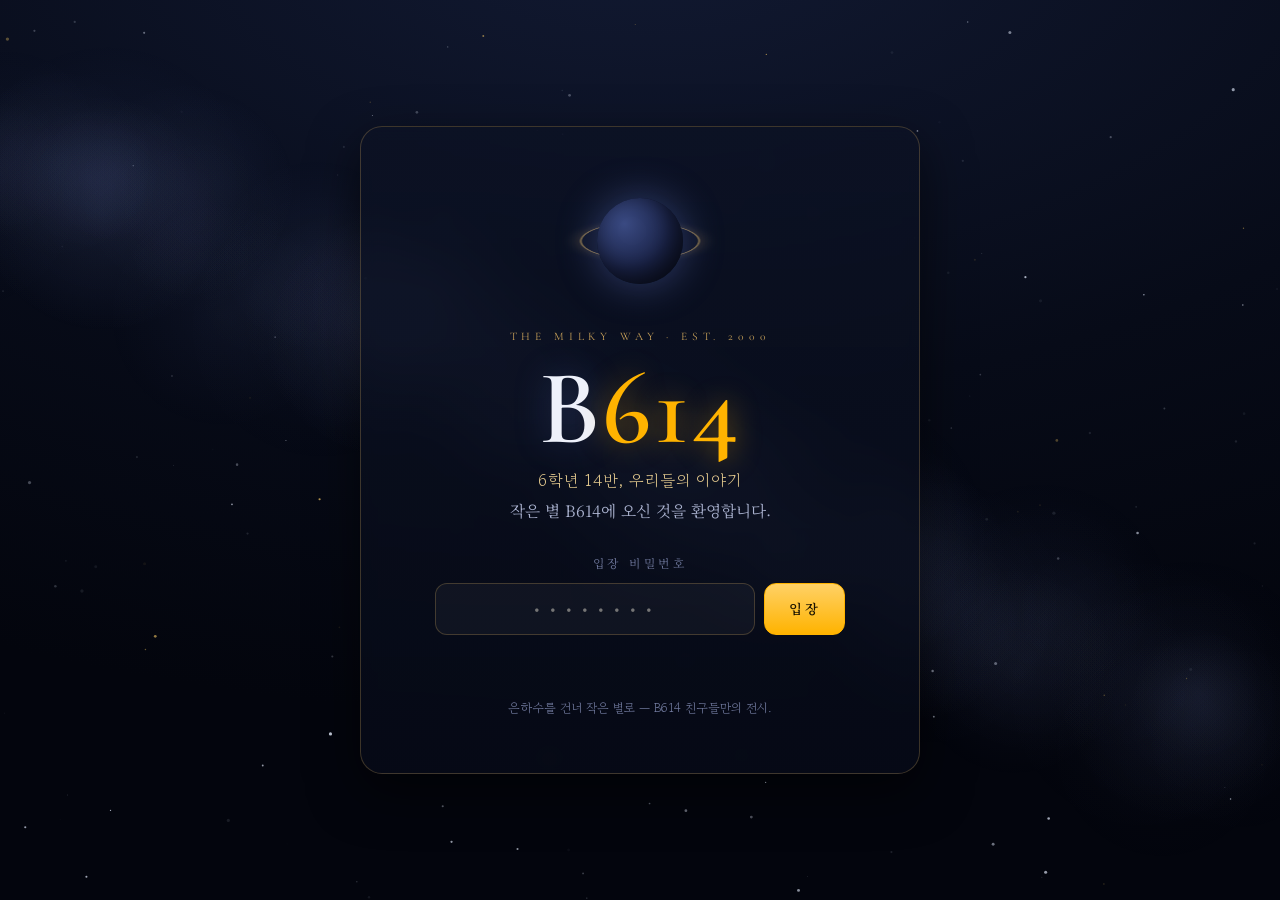
==== bridge.html @ b43a75d9 "B614 갤러리 최초 배포" ====
<!DOCTYPE html>
<html lang="ko">
<head>
  <meta charset="UTF-8" />
  <meta name="viewport" content="width=device-width, initial-scale=1.0" />
  <meta name="robots" content="noindex,nofollow" />
  <title>상영관 · B614</title>
  <link rel="preconnect" href="https://fonts.googleapis.com" />
  <link rel="preconnect" href="https://fonts.gstatic.com" crossorigin />
  <link href="https://fonts.googleapis.com/css2?family=Nanum+Myeongjo:wght@400;700;800&family=Cormorant+Garamond:wght@500;600&display=swap" rel="stylesheet" />
  <link rel="stylesheet" href="css/style.css" />
  <link rel="stylesheet" href="css/bridge.css" />
</head>
<body class="bridge-body">
  <main class="cinema" id="cinema" aria-label="B614 상영관">
    <!-- 벽 조명 -->
    <span class="sconce sconce-l" aria-hidden="true"></span>
    <span class="sconce sconce-r" aria-hidden="true"></span>

    <!-- 무대 -->
    <div class="stage">
      <div class="valance" aria-hidden="true"></div>
      <div class="curtain curtain-l" aria-hidden="true"></div>
      <div class="curtain curtain-r" aria-hidden="true"></div>

      <div class="screen-frame">
        <div class="screen" id="screen">
          <!-- 로딩 -->
          <div class="reel-loader" id="reelLoader">
            <div class="reel-spin" aria-hidden="true"></div>
            <p>필름을 거는 중…</p>
          </div>

          <!-- 카운트다운 리더 -->
          <div class="leader hidden" id="leader" aria-hidden="true">
            <div class="leader-sweep"></div>
            <div class="leader-cross"></div>
            <div class="leader-ring"></div>
            <span class="leader-num" id="leaderNum">5</span>
          </div>

          <!-- 타이틀 카드 -->
          <div class="film-card hidden" id="titleCard">
            <p class="fc-kicker">B614 PICTURES 上映</p>
            <h1 class="fc-title">B614</h1>
            <p class="fc-sub">The Milky Way</p>
            <p class="fc-line">6학년 14반, 우리들의 이야기</p>
          </div>

          <!-- 사진 몽타주 -->
          <div class="montage hidden" id="montage">
            <img class="montage-img" id="imgA" alt="" />
            <img class="montage-img" id="imgB" alt="" />
            <span class="montage-year" id="montageYear"></span>
          </div>

          <!-- 종료 카드 -->
          <div class="film-card hidden" id="endCard">
            <p class="fc-line">곧, 우리들의 이야기로</p>
            <h2 class="fc-end">입장합니다</h2>
          </div>

          <!-- 필름 질감 오버레이 -->
          <div class="grain" aria-hidden="true"></div>
          <div class="vignette" aria-hidden="true"></div>
          <div class="gate-flicker" aria-hidden="true"></div>
        </div>
      </div>

      <div class="stage-glow" aria-hidden="true"></div>
    </div>

    <!-- 영사 광선 -->
    <div class="beam" aria-hidden="true"><span class="dust"></span></div>

    <!-- 객석 -->
    <div class="seating" id="seating" aria-hidden="true"></div>

    <button class="skip-btn" id="skipBtn" type="button">건너뛰기 ▸</button>
  </main>

  <script src="js/auth.js"></script>
  <script src="js/bridge.js"></script>
</body>
</html>
---- css/style.css ----
/* ============================================================
   B614 — The Milky Way  /  gallery stylesheet
   딥네이비 미술관 + 골드 액자 + 코닥 옐로우 포인트 + 은하수
   ============================================================ */

:root{
  --navy-0:#070b18;     /* 가장 깊은 밤 */
  --navy-1:#0c1224;
  --navy-2:#121a33;
  --navy-3:#1b2748;
  --wall:#10162b;       /* 전시실 벽 */
  --wall-2:#0a0f1f;
  --gold:#c9a25a;
  --gold-soft:#e3c98e;
  --gold-deep:#9a7836;
  --kodak:#ffb300;      /* 코닥 옐로우 */
  --kodak-soft:#ffd166;
  --ink:#eef1fb;
  --ink-dim:#aab2cf;
  --ink-faint:#6f789c;
  --line:rgba(201,162,90,.28);
  --shadow:0 18px 50px rgba(0,0,0,.55);
  --serif:"Noto Serif KR","Gowun Batang",serif;
  --batang:"Gowun Batang",serif;
  --display:"Cormorant Garamond",serif;
}

*{box-sizing:border-box;margin:0;padding:0}
html,body{height:100%}
body{
  font-family:var(--serif);
  color:var(--ink);
  background:radial-gradient(120% 90% at 50% -10%, var(--navy-2) 0%, var(--navy-0) 60%, #03050d 100%);
  -webkit-font-smoothing:antialiased;
  overflow-x:hidden;
  line-height:1.7;
}
a{color:inherit;text-decoration:none}
img{display:block;max-width:100%}
::selection{background:var(--kodak);color:#1a1300}

#starfield{position:fixed;inset:0;z-index:0;width:100%;height:100%;display:block}

.kicker{
  font-family:var(--display);
  letter-spacing:.42em;
  text-transform:uppercase;
  font-size:.72rem;
  color:var(--gold);
  margin-bottom:.9rem;
}

/* ---- 공통 버튼 ---- */
.enter-btn{
  display:inline-block;
  font-family:var(--serif);
  font-weight:600;
  letter-spacing:.18em;
  padding:.78em 2.4em;
  border:1px solid var(--gold);
  border-radius:999px;
  color:var(--gold-soft);
  background:linear-gradient(180deg, rgba(201,162,90,.12), rgba(201,162,90,.02));
  cursor:pointer;
  transition:.35s cubic-bezier(.2,.7,.2,1);
}
.enter-btn:hover{
  color:#1a1300;
  background:linear-gradient(180deg,var(--kodak-soft),var(--kodak));
  border-color:var(--kodak);
  box-shadow:0 0 28px rgba(255,179,0,.35);
}
.ghost-link{
  color:var(--ink-faint);font-family:var(--display);
  letter-spacing:.25em;font-size:.85rem;
}
.ghost-link:hover{color:var(--gold-soft)}

/* ---- 행성/소행성 모티프 ---- */
.planet{position:relative;width:120px;height:120px;margin:0 auto 1.6rem;animation:float 7s ease-in-out infinite}
.planet.small{width:84px;height:84px}
.planet-body{
  position:absolute;inset:14%;border-radius:50%;
  background:radial-gradient(circle at 32% 30%, #3a4a82, #1a2348 55%, #0c1124 100%);
  box-shadow:0 0 40px rgba(120,150,255,.35), inset -8px -10px 22px rgba(0,0,0,.55);
}
.planet-ring{
  position:absolute;inset:0;border-radius:50%;
  border:2px solid rgba(201,162,90,.55);
  transform:rotateX(72deg) rotate(18deg);
  box-shadow:0 0 18px rgba(201,162,90,.25);
}
@keyframes float{0%,100%{transform:translateY(0)}50%{transform:translateY(-12px)}}

/* ============================================================
   인트로 / 게이트
   ============================================================ */
.page-intro,.page-lobby,.page-exit{position:relative;z-index:1;min-height:100%}
.intro-wrap{
  position:relative;z-index:1;min-height:100vh;min-height:100dvh;
  display:flex;align-items:center;justify-content:center;padding:6vh 1.2rem;
}
.intro-card{
  width:min(560px,100%);text-align:center;
  background:linear-gradient(180deg, rgba(12,18,36,.72), rgba(7,11,24,.82));
  border:1px solid var(--line);
  border-radius:22px;
  padding:clamp(2rem,6vw,3.4rem) clamp(1.4rem,5vw,2.8rem);
  box-shadow:var(--shadow);
  backdrop-filter:blur(7px);
  animation:rise .9s cubic-bezier(.2,.7,.2,1) both;
}
@keyframes rise{from{opacity:0;transform:translateY(26px)}to{opacity:1;transform:none}}

.logo{
  font-family:var(--display);
  font-size:clamp(4rem,17vw,6.6rem);
  line-height:.9;font-weight:600;letter-spacing:.02em;
  color:var(--ink);
  text-shadow:0 0 36px rgba(120,150,255,.25);
}
.logo-num{color:var(--kodak);text-shadow:0 0 30px rgba(255,179,0,.45)}
.tagline{font-family:var(--batang);color:var(--gold-soft);margin:.7rem 0 .2rem;letter-spacing:.05em}
.intro-text{color:var(--ink-dim);font-size:.98rem;margin-bottom:1.8rem}

.gate{margin-top:1.4rem}
.gate-label{display:block;font-size:.74rem;letter-spacing:.3em;color:var(--ink-faint);text-transform:uppercase;margin-bottom:.6rem}
.gate-row{display:flex;gap:.6rem;justify-content:center;flex-wrap:wrap}
#pw{
  flex:1;min-width:0;max-width:320px;
  font-family:var(--serif);font-size:1.05rem;letter-spacing:.18em;text-align:center;
  padding:.8em 1em;color:var(--ink);
  background:rgba(255,255,255,.04);
  border:1px solid var(--line);border-radius:12px;outline:none;
  transition:.3s;
}
#pw:focus{border-color:var(--kodak);box-shadow:0 0 0 3px rgba(255,179,0,.15)}
.gate-btn{
  font-family:var(--serif);font-weight:600;letter-spacing:.18em;
  padding:.8em 1.8em;border-radius:12px;cursor:pointer;
  color:#1a1300;border:1px solid var(--kodak);
  background:linear-gradient(180deg,var(--kodak-soft),var(--kodak));
  transition:.3s;
}
.gate-btn:hover{box-shadow:0 0 24px rgba(255,179,0,.4)}
.gate-msg{min-height:1.4em;margin-top:1rem;font-size:.92rem;color:var(--ink-dim);font-family:var(--batang)}
.gate-msg.error{color:#ff9a8b}
.gate-msg.ok{color:var(--kodak-soft)}
.hint{margin-top:1.6rem;font-size:.78rem;color:var(--ink-faint);font-family:var(--batang)}

.shake{animation:shake .5s}
@keyframes shake{
  0%,100%{transform:translateX(0)}
  15%,55%{transform:translateX(-9px)}
  35%,75%{transform:translateX(9px)}
}
.fade-out{animation:fadeOut .7s forwards}
@keyframes fadeOut{to{opacity:0;transform:scale(1.04);filter:blur(3px)}}

/* ============================================================
   로비
   ============================================================ */
.lobby-head{position:relative;z-index:1;text-align:center;padding:8vh 1.2rem 2vh}
.lobby-title{font-family:var(--display);font-size:clamp(2rem,7vw,3.4rem);font-weight:600;letter-spacing:.04em}
.lobby-sub{font-family:var(--batang);color:var(--gold-soft);margin-top:.5rem}
.lobby-guide{color:var(--ink-dim);font-size:.92rem;margin-top:1rem;font-family:var(--batang)}

.lobby-main{position:relative;z-index:1;max-width:1100px;margin:0 auto;padding:2vh 1.2rem 10vh}
.timeline{position:relative;height:1px;margin:1.5rem auto 3rem;max-width:760px}
.timeline-line{position:absolute;inset:0;background:linear-gradient(90deg,transparent,var(--gold),transparent);opacity:.5}

.doors{
  display:grid;gap:1.4rem;
  grid-template-columns:repeat(auto-fit,minmax(230px,1fr));
}
.door{
  position:relative;display:block;cursor:pointer;text-align:left;z-index:1;
  border:1px solid var(--line);border-radius:16px;overflow:hidden;
  background:linear-gradient(180deg, rgba(27,39,72,.55), rgba(10,15,31,.75));
  padding:0;min-height:300px;
  transition:transform .45s cubic-bezier(.2,.7,.2,1), border-color .45s, box-shadow .45s;
  transform-origin:center;
  animation:rise .8s backwards;
}
.door:hover,.door:focus-visible{
  transform:translateY(-12px) scale(1.22);z-index:5;
  border-color:var(--gold);
  box-shadow:0 30px 70px rgba(0,0,0,.6), 0 0 0 1px rgba(201,162,90,.35), 0 0 44px rgba(255,209,102,.2);
}
.door:focus-visible{outline:2px solid var(--kodak);outline-offset:3px}
.door-frame{
  position:relative;height:170px;margin:14px 14px 0;border-radius:10px;overflow:hidden;
  background:#05070f;border:1px solid rgba(201,162,90,.25);
}
.door-frame::after{ /* 스포트라이트 */
  content:"";position:absolute;inset:0;
  background:radial-gradient(120% 80% at 50% 0%, rgba(255,209,102,.16), transparent 60%);
  pointer-events:none;
}
.door-frame img{width:100%;height:100%;object-fit:cover;opacity:.9;transition:.6s}
.door:hover .door-frame img{opacity:1}
.door-frame.empty{display:flex;align-items:center;justify-content:center;color:var(--ink-faint);font-family:var(--display);letter-spacing:.2em}
.door-body{padding:1rem 1.2rem 1.4rem}
.door-no{font-family:var(--display);color:var(--gold);letter-spacing:.3em;font-size:.74rem}
.door-title{font-size:1.18rem;font-weight:600;margin:.35rem 0 .25rem;line-height:1.35}
.door-period{color:var(--ink-faint);font-family:var(--display);letter-spacing:.18em;font-size:.85rem}
.door-meta{margin-top:.7rem;color:var(--ink-dim);font-size:.82rem;font-family:var(--batang)}
.door-cta{margin-top:.9rem;color:var(--gold-soft);font-size:.82rem;letter-spacing:.15em}
.door:hover .door-cta{color:var(--kodak-soft)}

.lobby-foot{text-align:center;margin-top:3.5rem}

/* ============================================================
   전시실
   ============================================================ */
.page-room{background:var(--wall-2)}
.room-bg{
  position:fixed;inset:0;z-index:0;
  background:
    radial-gradient(80% 60% at 50% -5%, rgba(255,209,102,.05), transparent 55%),
    linear-gradient(180deg, var(--wall) 0%, var(--wall-2) 70%, #05070f 100%);
}
.room-bg::after{ /* 바닥 라인 */
  content:"";position:absolute;left:0;right:0;bottom:0;height:34vh;
  background:linear-gradient(180deg, transparent, rgba(0,0,0,.5));
  border-top:1px solid rgba(201,162,90,.08);
}

.room-head{
  position:sticky;top:0;z-index:5;
  display:flex;align-items:center;justify-content:space-between;gap:1rem;
  padding:.9rem clamp(1rem,4vw,2rem);
  background:linear-gradient(180deg, rgba(7,11,24,.92), rgba(7,11,24,.45));
  backdrop-filter:blur(6px);
  border-bottom:1px solid var(--line);
}
.back-link{color:var(--ink-dim);font-family:var(--display);letter-spacing:.15em;font-size:.9rem;white-space:nowrap}
.back-link:hover{color:var(--gold-soft)}
.room-head-mid{text-align:center;flex:1;min-width:0}
.room-kicker{font-family:var(--display);color:var(--gold);letter-spacing:.3em;font-size:.7rem}
.room-title{font-size:clamp(1.05rem,3.4vw,1.5rem);font-weight:600;line-height:1.3;
  overflow:hidden;text-overflow:ellipsis;white-space:nowrap}
.room-count{color:var(--ink-faint);font-family:var(--display);letter-spacing:.12em;font-size:.82rem;white-space:nowrap}

/* 방 진입 내레이션 */
.room-intro-overlay{
  position:fixed;inset:0;z-index:30;display:flex;align-items:center;justify-content:center;
  padding:2rem 1.4rem;text-align:center;
  background:radial-gradient(80% 70% at 50% 40%, rgba(12,18,36,.92), rgba(3,5,13,.97));
  transition:opacity .8s, visibility .8s;
}
.room-intro-overlay.hidden{opacity:0;visibility:hidden;pointer-events:none}
.room-intro-inner{max-width:620px;animation:rise 1s both}
.room-intro-kicker{font-family:var(--display);color:var(--gold);letter-spacing:.35em;font-size:.8rem;margin-bottom:1rem}
.room-intro-title{font-size:clamp(1.6rem,6vw,2.6rem);font-weight:600;margin-bottom:1.4rem;line-height:1.3}
.room-intro-text{font-family:var(--batang);color:var(--ink-dim);font-size:1.05rem;line-height:1.9;margin-bottom:2.2rem;white-space:pre-line}

/* 전시 갤러리 (가로 스크롤 레일) */
.gallery{
  position:relative;z-index:1;
  display:flex;gap:clamp(1.4rem,5vw,3.4rem);
  overflow-x:auto;overflow-y:hidden;
  scroll-snap-type:x mandatory;
  padding:clamp(2rem,6vh,4rem) clamp(1.2rem,8vw,6rem) 5rem;
  min-height:calc(100vh - 60px);
  align-items:center;
  -webkit-overflow-scrolling:touch;
  scrollbar-width:thin;scrollbar-color:var(--gold-deep) transparent;
}
.gallery::-webkit-scrollbar{height:8px}
.gallery::-webkit-scrollbar-thumb{background:var(--gold-deep);border-radius:8px}

.exhibit{
  scroll-snap-align:center;flex:0 0 auto;
  width:min(82vw,460px);text-align:center;
  animation:rise .9s both;
}
/* 액자 */
.frame{
  position:relative;display:inline-block;cursor:pointer;
  padding:clamp(10px,2.5vw,18px);
  background:linear-gradient(145deg,#2a2038,#15101f);
  border:2px solid var(--gold);
  border-radius:4px;
  box-shadow:
    0 0 0 6px rgba(201,162,90,.12),
    0 26px 60px rgba(0,0,0,.6),
    inset 0 0 0 1px rgba(255,255,255,.06);
  transition:.45s cubic-bezier(.2,.7,.2,1);
}
.frame::before{ /* 스포트라이트 */
  content:"";position:absolute;left:50%;top:-46%;width:160%;height:120%;
  transform:translateX(-50%);pointer-events:none;
  background:radial-gradient(50% 60% at 50% 0%, rgba(255,209,102,.22), transparent 70%);
}
.frame:hover{transform:translateY(-8px) scale(1.012)}
.frame:hover .frame-mat{box-shadow:inset 0 0 40px rgba(255,179,0,.18)}
.frame:focus-visible{outline:2px solid var(--kodak);outline-offset:6px}
.frame-mat{
  position:relative;background:#0a0c14;border:1px solid rgba(0,0,0,.6);overflow:hidden;
  box-shadow:inset 0 2px 12px rgba(0,0,0,.7);
}
.frame-mat img{width:100%;height:auto;display:block;min-height:120px;background:#0a0c14}
.frame-mat .ph-fallback{
  display:flex;align-items:center;justify-content:center;
  aspect-ratio:4/3;color:var(--ink-faint);font-family:var(--display);letter-spacing:.2em;
  background:repeating-linear-gradient(45deg,#0d1020,#0d1020 12px,#0a0c14 12px,#0a0c14 24px);
}
.frame-mat .quote-card{
  width:min(72vw,360px);aspect-ratio:4/3;box-sizing:border-box;
  display:flex;flex-direction:column;justify-content:center;align-items:center;gap:.8rem;
  padding:clamp(1.1rem,3.5vw,2rem);text-align:center;
  background:radial-gradient(120% 100% at 50% 0%, #1b1530, #0a0c14 72%);
}
.quote-card .quote-mark{
  font-family:var(--display);color:var(--gold);font-size:2.6rem;line-height:.2;opacity:.7;
}
.quote-card .quote-text{
  font-family:var(--batang);color:var(--ink);
  font-size:clamp(.95rem,2.6vw,1.1rem);line-height:1.75;word-break:keep-all;
}
.quote-card .quote-by{
  font-family:var(--display);color:var(--gold-soft);letter-spacing:.32em;font-size:.7rem;
}
.frame-count{
  position:absolute;right:14px;bottom:14px;z-index:2;
  font-family:var(--display);font-size:.72rem;letter-spacing:.1em;
  color:#1a1300;background:var(--kodak);padding:.15em .6em;border-radius:999px;
}

/* 캡션 패널 (액자 라벨) */
.label{
  margin:1.3rem auto 0;max-width:380px;
  border-top:1px solid var(--line);padding-top:1rem;
}
.label-date{font-family:var(--display);color:var(--gold);letter-spacing:.22em;font-size:.82rem}
.label-title{font-size:1.18rem;font-weight:600;margin:.3rem 0}
.label-place{color:var(--ink-faint);font-size:.82rem;font-family:var(--batang);margin-bottom:.5rem}
.label-cap{color:var(--ink-dim);font-size:.92rem;font-family:var(--batang)}
.label-more{margin-top:.7rem;color:var(--gold-soft);font-size:.78rem;letter-spacing:.12em}

.exhibit.end-card{width:min(82vw,420px);text-align:center}
.end-card .end-inner{
  border:1px solid var(--line);border-radius:18px;padding:2.6rem 1.6rem;
  background:linear-gradient(180deg, rgba(27,39,72,.4), rgba(10,15,31,.6));
}
.end-card h3{font-family:var(--display);font-size:1.8rem;font-weight:600;margin-bottom:.6rem}
.end-card p{color:var(--ink-dim);font-family:var(--batang);margin-bottom:1.6rem}

.gallery-empty{margin:auto;text-align:center;color:var(--ink-faint);font-family:var(--batang)}

/* 방 하단 이동 */
.room-foot{
  position:fixed;bottom:0;left:0;right:0;z-index:5;
  display:flex;align-items:center;justify-content:space-between;gap:.6rem;
  padding:.7rem clamp(1rem,4vw,2rem);
  background:linear-gradient(0deg, rgba(7,11,24,.95), rgba(7,11,24,.3));
  border-top:1px solid var(--line);backdrop-filter:blur(6px);
}
.room-move{
  font-family:var(--display);letter-spacing:.15em;font-size:.85rem;color:var(--ink-dim);
  cursor:pointer;background:none;border:none;padding:.5em .4em;transition:.3s;
}
.room-move:hover{color:var(--gold-soft)}
.room-move.disabled{opacity:.25;pointer-events:none}
.room-move.to-lobby{color:var(--gold)}

/* ============================================================
   라이트박스
   ============================================================ */
.lightbox{
  position:fixed;inset:0;z-index:50;display:none;
  background:rgba(3,5,13,.96);
  flex-direction:column;
}
.lightbox.open{display:flex;animation:fade .35s}
@keyframes fade{from{opacity:0}to{opacity:1}}
.lb-close{
  position:absolute;top:1rem;right:1.2rem;z-index:3;
  width:46px;height:46px;border-radius:50%;cursor:pointer;
  font-size:1.6rem;line-height:1;color:var(--ink);
  background:rgba(255,255,255,.06);border:1px solid var(--line);transition:.3s;
}
.lb-close:hover{background:var(--kodak);color:#1a1300;border-color:var(--kodak)}
.lb-nav{
  position:absolute;top:38%;z-index:3;width:52px;height:52px;border-radius:50%;
  font-size:1.8rem;cursor:pointer;color:var(--ink-dim);
  background:rgba(255,255,255,.04);border:1px solid var(--line);transition:.3s;
}
.lb-nav:hover{color:var(--gold-soft);border-color:var(--gold)}
.lb-prev{left:1rem}.lb-next{right:1rem}
.lb-nav.disabled{opacity:.2;pointer-events:none}

.lb-stage{
  flex:1;overflow:hidden;display:flex;flex-direction:row;align-items:center;justify-content:center;
  padding:4.5rem clamp(1.4rem,5vw,4rem) 3rem;gap:clamp(1.8rem,4vw,3.4rem);
}
.lb-imgs{
  position:relative;
  flex:0 0 auto;width:52%;max-width:620px;min-width:300px;height:86vh;overflow:hidden;
  display:flex;flex-direction:column;gap:1rem;justify-content:center;align-items:center;
}
.lb-zoom{
  position:absolute;inset:0;z-index:6;display:none;
  align-items:center;justify-content:center;background:rgba(3,5,13,.97);
}
.lb-zoom.show{display:flex;animation:fade .2s}
.lb-zoom img{
  max-width:100%;max-height:86vh;width:auto;height:auto;
  border:8px solid #1a1426;border-radius:3px;box-shadow:0 20px 50px rgba(0,0,0,.6);
}
.lb-imgs > img{
  max-height:var(--ih,74vh);max-width:100%;width:auto;height:auto;
  border:8px solid #1a1426;border-radius:3px;
  box-shadow:0 20px 50px rgba(0,0,0,.6);background:#0a0c14;
}
.lb-imgs .ph-fallback{
  width:min(40vw,420px);aspect-ratio:4/3;display:flex;align-items:center;justify-content:center;
  color:var(--ink-faint);font-family:var(--display);letter-spacing:.2em;
  border:8px solid #1a1426;border-radius:3px;
  background:repeating-linear-gradient(45deg,#0d1020,#0d1020 12px,#0a0c14 12px,#0a0c14 24px);
}
.lb-info{
  position:relative;
  flex:1 1 0;min-width:0;max-width:560px;max-height:84vh;overflow-y:auto;
  text-align:left;animation:rise .6s both;
  scrollbar-width:none;-ms-overflow-style:none;
}
.lb-info::-webkit-scrollbar{width:0;height:0;display:none}
.lb-info.has-more::after{
  content:"";position:sticky;bottom:0;left:0;right:0;display:block;
  height:64px;margin-top:-64px;pointer-events:none;transition:opacity .3s;
  background:linear-gradient(to top, rgba(3,5,13,.98), rgba(3,5,13,0));
}
.lb-info.has-more.at-bottom::after{opacity:0}
.lb-date{font-family:var(--display);color:var(--gold);letter-spacing:.25em;font-size:.85rem}
.lb-title{font-size:1.7rem;font-weight:600;margin:.4rem 0}
.lb-place{color:var(--ink-faint);font-family:var(--batang);margin-bottom:1.2rem;font-size:.9rem}
.lb-story{
  color:var(--ink-dim);font-family:var(--batang);font-size:1.04rem;line-height:2;
  text-align:left;white-space:pre-line;
  border-top:1px solid var(--line);padding-top:1.4rem;
}
.lb-speakers{margin-top:1.4rem;display:flex;gap:.5rem;justify-content:center;flex-wrap:wrap}
.lb-speaker{
  font-family:var(--display);font-size:.78rem;letter-spacing:.1em;
  color:var(--gold-soft);border:1px solid var(--line);border-radius:999px;padding:.2em .8em;
}

/* ============================================================
   출구
   ============================================================ */
.exit-wrap{
  position:relative;z-index:1;min-height:100vh;min-height:100dvh;
  display:flex;flex-direction:column;align-items:center;justify-content:center;
  text-align:center;padding:8vh 1.4rem;gap:.4rem;
}
.exit-title{font-family:var(--display);font-size:clamp(2.4rem,9vw,4rem);font-weight:600;line-height:1.2;margin:.4rem 0}
.exit-text{color:var(--ink-dim);font-family:var(--batang);margin:1rem 0 1.6rem;line-height:2}
.exit-pub{color:var(--ink-faint);font-family:var(--display);letter-spacing:.2em;font-size:.85rem;margin-bottom:2rem}

.fade-in{animation:rise 1s both}

/* ============================================================
   반응형
   ============================================================ */
@media (max-width:760px){
  .lb-stage{flex-direction:column;align-items:center;overflow-y:auto}
  .lb-imgs{width:100%;max-width:100%;min-width:0;height:auto;max-height:none}
  .lb-info{max-width:100%;max-height:none;text-align:center}
  .lb-info.has-more::after{display:none}
}
@media (max-width:560px){
  .gate-row{flex-direction:column}
  #pw{max-width:none}
  .gate-btn{width:100%}
  .doors{grid-template-columns:1fr}
  .room-count{display:none}
  .lb-nav{top:auto;bottom:1rem;width:46px;height:46px}
  .room-title{font-size:1.02rem}
}
@media (prefers-reduced-motion:reduce){
  *{animation:none!important;transition:none!important}
}
---- css/bridge.css ----
/* ============================================================
   B614 상영관 (브리지) — 영화관 인테리어
   ============================================================ */
.bridge-body{
  margin:0;background:#03040a;color:var(--ink,#eae6df);
  overflow:hidden;height:100vh;
}
.cinema{
  position:fixed;inset:0;overflow:hidden;
  background:
    radial-gradient(140% 90% at 50% 8%, #15182a 0%, #0a0c18 38%, #05060e 70%, #03040a 100%);
}
.cinema.fade-out{animation:cinema-out 1s forwards}
@keyframes cinema-out{to{opacity:0}}

/* 벽 조명(스콘스) */
.sconce{
  position:absolute;top:30%;width:14vw;height:46vh;z-index:1;pointer-events:none;filter:blur(34px);
  background:radial-gradient(closest-side, rgba(255,176,92,.22), transparent 70%);
}
.sconce-l{left:-4vw}
.sconce-r{right:-4vw}

/* ---------- 무대 ---------- */
.stage{
  position:absolute;top:0;left:0;right:0;height:76vh;z-index:3;
  display:flex;align-items:center;justify-content:center;
}

/* 상단 밸런스(주름 장식) */
.valance{
  position:absolute;top:0;left:0;right:0;height:13vh;z-index:4;
  background:
    linear-gradient(180deg,#6a1318,#480c10 70%,#34080b);
  box-shadow:0 8px 30px rgba(0,0,0,.6), inset 0 -6px 16px rgba(0,0,0,.5);
  -webkit-mask:radial-gradient(22px 26px at 22px 100%, transparent 96%, #000 0) repeat-x;
  mask:radial-gradient(22px 26px at 22px 100%, transparent 96%, #000 0) repeat-x;
  -webkit-mask-size:44px 100%;mask-size:44px 100%;
}
.valance::after{ /* 술 장식 라인 */
  content:"";position:absolute;left:0;right:0;bottom:0;height:3px;
  background:linear-gradient(90deg, transparent, var(--gold,#c9a25a), transparent);opacity:.5;
}

/* 양옆 벨벳 커튼 */
.curtain{
  position:absolute;top:0;bottom:0;width:20vw;z-index:4;pointer-events:none;
  background-image:repeating-linear-gradient(90deg,
    #5a0f13 0, #7a181d 12px, #45090d 26px, #5a0f13 40px);
  background-size:44px 100%;
  box-shadow:inset 0 0 60px rgba(0,0,0,.6);
}
.curtain-l{left:0;border-right:1px solid rgba(0,0,0,.4);
  -webkit-mask:linear-gradient(90deg,#000 60%,transparent);mask:linear-gradient(90deg,#000 60%,transparent)}
.curtain-r{right:0;border-left:1px solid rgba(0,0,0,.4);
  -webkit-mask:linear-gradient(270deg,#000 60%,transparent);mask:linear-gradient(270deg,#000 60%,transparent)}

/* 스크린 프레임 */
.screen-frame{
  position:relative;z-index:3;margin-top:4vh;
  padding:12px;border-radius:6px;
  background:linear-gradient(180deg,#15151c,#070709);
  box-shadow:
    0 0 0 2px #2a2a36,
    0 0 0 12px #08080d,
    0 30px 90px rgba(0,0,0,.7);
}
.screen{
  position:relative;overflow:hidden;
  width:min(64vw,1000px);aspect-ratio:16/9;
  background:#000;border-radius:3px;
  box-shadow:
    inset 0 0 70px rgba(0,0,0,.8),
    0 0 90px 18px rgba(190,205,255,.16);
}
.screen .hidden{opacity:0!important;visibility:hidden!important;pointer-events:none}

/* 스크린 빛이 무대로 번지는 효과 */
.stage-glow{
  position:absolute;top:8vh;left:50%;transform:translateX(-50%);
  width:70vw;height:60vh;z-index:2;pointer-events:none;filter:blur(50px);
  background:radial-gradient(closest-side, rgba(170,190,255,.12), transparent 72%);
  animation:glow-flick 5s steps(30) infinite;
}
@keyframes glow-flick{0%,100%{opacity:.8}50%{opacity:1}43%{opacity:.66}}

/* ---------- 영사 광선 ---------- */
.beam{
  position:absolute;bottom:6vh;left:50%;transform:translateX(-50%);
  width:64vw;height:62vh;z-index:5;pointer-events:none;
  background:linear-gradient(to top, rgba(220,228,255,.10), rgba(220,228,255,.02) 60%, transparent);
  clip-path:polygon(40% 100%, 60% 100%, 86% 0, 14% 0);
  filter:blur(3px);opacity:.55;mix-blend-mode:screen;
  animation:beam-flick 5s steps(40) infinite;
}
@keyframes beam-flick{0%,100%{opacity:.5}50%{opacity:.66}43%{opacity:.42}}
.beam .dust{position:absolute;inset:0;opacity:.5;
  background-image:radial-gradient(1px 1px at 20% 30%, #fff, transparent),
    radial-gradient(1px 1px at 60% 60%, #fff, transparent),
    radial-gradient(1px 1px at 80% 20%, #fff, transparent),
    radial-gradient(1px 1px at 40% 80%, #fff, transparent);
  animation:dust 6s linear infinite}
@keyframes dust{from{transform:translateY(0)}to{transform:translateY(-30px)}}

/* ---------- 객석 ---------- */
.seating{
  position:absolute;left:0;right:0;bottom:0;height:30vh;z-index:7;pointer-events:none;
  display:flex;flex-direction:column;justify-content:flex-end;align-items:center;overflow:hidden;
  background:linear-gradient(to top, #000 22%, rgba(0,0,0,.5) 60%, transparent);
}
.seat-row{display:flex;justify-content:center;align-items:flex-end;width:120%}
.seat{
  position:relative;flex:0 0 auto;
  background:linear-gradient(180deg,#0d0f18,#04050a);
  border-radius:40% 40% 10px 10px / 60% 60% 10px 10px;
  box-shadow:inset 0 3px 0 rgba(150,170,230,.10), 0 -2px 8px rgba(0,0,0,.5);
}
.seat::after{ /* 머리 받침 */
  content:"";position:absolute;left:50%;top:-30%;transform:translateX(-50%);
  width:54%;height:42%;background:linear-gradient(180deg,#10131f,#06070d);
  border-radius:50% 50% 30% 30%;box-shadow:inset 0 2px 0 rgba(150,170,230,.10);
}

/* ---------- 건너뛰기 ---------- */
.skip-btn{
  position:absolute;right:1.6rem;bottom:1.4rem;z-index:12;
  font-family:var(--display,serif);letter-spacing:.18em;font-size:.95rem;
  color:var(--ink-dim,#c9c3b6);background:rgba(10,10,16,.55);
  border:1px solid rgba(255,255,255,.18);border-radius:999px;
  padding:.6em 1.4em;cursor:pointer;transition:.3s;backdrop-filter:blur(4px);
}
.skip-btn:hover{color:#1a1300;background:var(--kodak,#ffce4d);border-color:var(--kodak,#ffce4d)}

/* ============================================================
   스크린 내부 콘텐츠 (영상)
   ============================================================ */
/* 로딩 */
.reel-loader{
  position:absolute;inset:0;display:flex;flex-direction:column;
  align-items:center;justify-content:center;gap:1.2rem;
  color:var(--ink-dim,#b9b3a7);font-family:var(--batang,serif);letter-spacing:.1em;
  transition:opacity .5s;
}
.reel-spin{
  width:64px;height:64px;border-radius:50%;
  border:3px solid rgba(201,162,90,.25);border-top-color:var(--gold,#c9a25a);
  animation:spin 1s linear infinite;
}
@keyframes spin{to{transform:rotate(360deg)}}

/* 카운트다운 리더 */
.leader{
  position:absolute;inset:0;background:radial-gradient(circle at 50% 50%, #1c2030, #05060c 75%);
  display:flex;align-items:center;justify-content:center;transition:opacity .25s;
}
.leader-ring{position:absolute;width:64%;aspect-ratio:1;border-radius:50%;border:2px solid rgba(220,220,210,.35)}
.leader-cross::before,.leader-cross::after{content:"";position:absolute;left:50%;top:50%;background:rgba(220,220,210,.35)}
.leader-cross::before{width:200%;height:1px;transform:translate(-50%,-50%)}
.leader-cross::after{width:1px;height:200%;transform:translate(-50%,-50%)}
.leader-sweep{
  position:absolute;width:64%;aspect-ratio:1;border-radius:50%;
  background:conic-gradient(from -90deg, rgba(255,255,255,.12) 0turn, transparent .02turn);
  animation:sweep 1s linear infinite;
}
@keyframes sweep{to{transform:rotate(360deg)}}
.leader-num{
  font-family:var(--display,serif);font-weight:800;
  font-size:clamp(5rem,16vw,12rem);color:#e9e4d6;text-shadow:0 0 30px rgba(0,0,0,.6);
}

/* 필름 카드(타이틀/종료) */
.film-card{
  position:absolute;inset:0;display:flex;flex-direction:column;
  align-items:center;justify-content:center;gap:.4rem;text-align:center;
  background:radial-gradient(circle at 50% 40%, #141a2e, #05060c 80%);
  transition:opacity .8s;padding:1rem;
}
.fc-kicker{font-family:var(--display,serif);color:var(--gold,#c9a25a);letter-spacing:.4em;font-size:clamp(.7rem,1.6vw,.95rem)}
.fc-title{font-family:var(--display,serif);font-weight:800;font-size:clamp(3.4rem,12vw,8rem);line-height:.95;color:#f1ecdf;margin:.3rem 0 0}
.fc-sub{font-family:var(--serif,'Cormorant Garamond',serif);font-style:italic;font-size:clamp(1.4rem,4vw,2.6rem);color:var(--gold-soft,#d8b877);letter-spacing:.06em}
.fc-line{font-family:var(--batang,serif);color:var(--ink-dim,#cfc9bd);font-size:clamp(1.05rem,2.6vw,1.5rem);letter-spacing:.05em;margin-top:.8rem}
.fc-end{font-family:var(--display,serif);font-weight:800;font-size:clamp(2.2rem,7vw,4rem);color:#f1ecdf;margin:.3rem 0 0}

/* 사진 몽타주 */
.montage{position:absolute;inset:0;background:#000}
.montage-img{
  position:absolute;inset:0;width:100%;height:100%;object-fit:cover;
  opacity:0;transition:opacity .55s ease;filter:sepia(.14) contrast(1.08) brightness(1);
}
.montage-img.show{opacity:1}
.montage-img.kb{animation:kenburns 3.4s ease-out forwards}
@keyframes kenburns{from{transform:scale(1.02)}to{transform:scale(1.1)}}
.montage-year{
  position:absolute;left:4%;bottom:5%;z-index:3;
  font-family:var(--display,serif);font-weight:800;letter-spacing:.18em;
  font-size:clamp(1.5rem,4.4vw,2.8rem);color:#f4efe2;
  text-shadow:0 2px 14px rgba(0,0,0,.9);
  padding-left:.7rem;border-left:3px solid var(--kodak,#ffce4d);line-height:1;
  opacity:0;transition:opacity .4s;
}
.montage-year.show{opacity:.95}

/* 필름 질감 */
.grain{
  position:absolute;inset:-50%;z-index:5;pointer-events:none;opacity:.06;
  background-image:url("data:image/svg+xml;utf8,<svg xmlns='http://www.w3.org/2000/svg' width='120' height='120'><filter id='n'><feTurbulence type='fractalNoise' baseFrequency='0.9' numOctaves='2'/></filter><rect width='100%25' height='100%25' filter='url(%23n)'/></svg>");
  animation:grain-move .6s steps(3) infinite;
}
@keyframes grain-move{0%{transform:translate(0,0)}33%{transform:translate(-3%,2%)}66%{transform:translate(2%,-2%)}100%{transform:translate(0,0)}}
.vignette{position:absolute;inset:0;z-index:4;pointer-events:none;
  background:radial-gradient(120% 120% at 50% 50%, transparent 55%, rgba(0,0,0,.6))}
.gate-flicker{position:absolute;inset:0;z-index:4;pointer-events:none;background:#000;opacity:0;
  animation:flick 7s steps(60) infinite}
@keyframes flick{0%,100%{opacity:0}2%{opacity:.10}4%{opacity:0}71%{opacity:.07}73%{opacity:0}}

@media (max-width:680px){
  .screen{width:88vw}
  .curtain{width:14vw}
  .beam{display:none}
  .seating{height:22vh}
  .skip-btn{right:1rem;bottom:1rem;font-size:.85rem}
}
@media (prefers-reduced-motion:reduce){
  .grain,.gate-flicker,.beam,.stage-glow,.montage-img.kb,.dust{animation:none!important}
}
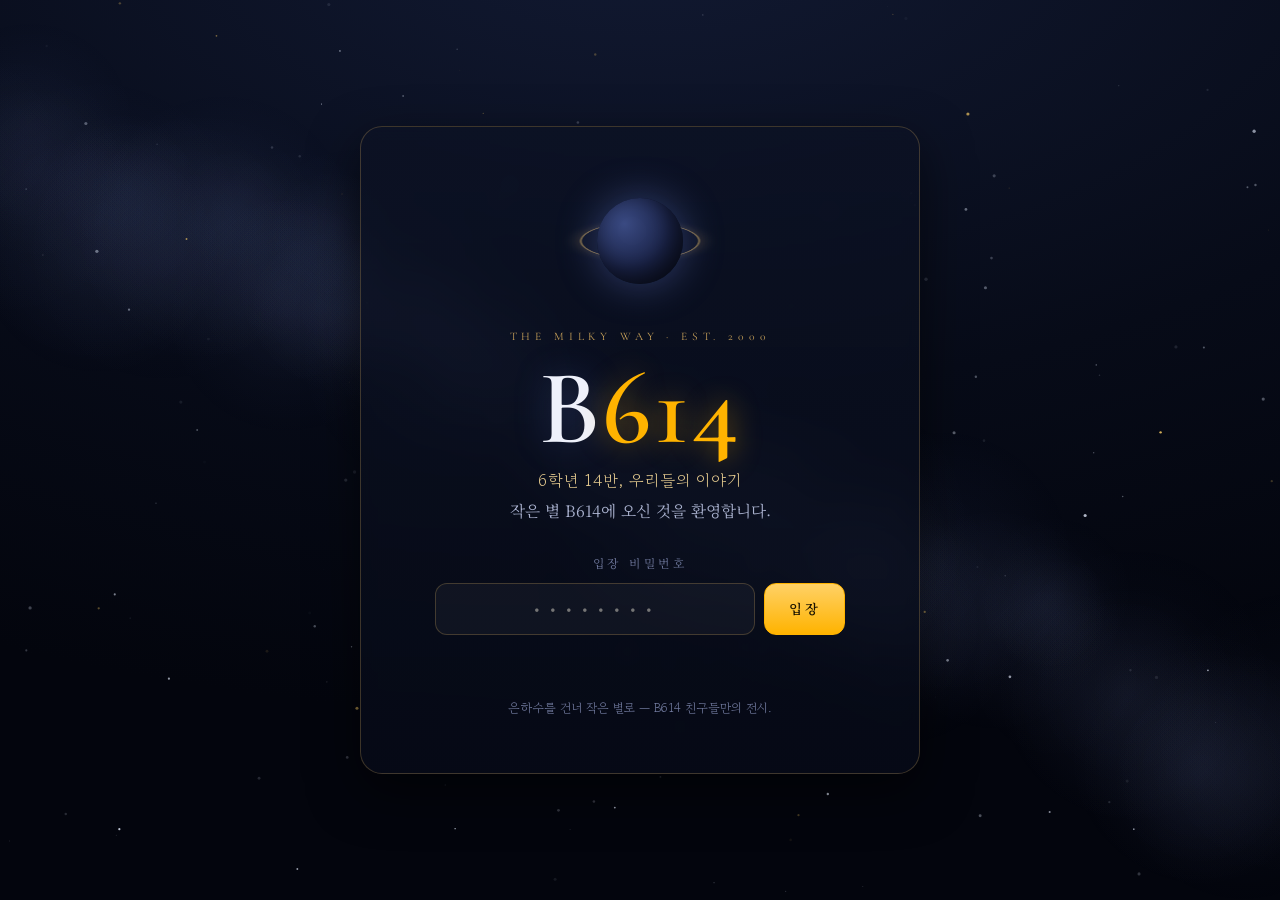
==== commit 1b756c8b: "오타·이름 교정 반영 + 상영관 영화관 느낌 개선(레이스 제거·정지화면·스크린 확대·객석 보강)" ====
--- a/bridge.html
+++ b/bridge.html
@@ -19,7 +19,6 @@
 
     <!-- 무대 -->
     <div class="stage">
-      <div class="valance" aria-hidden="true"></div>
       <div class="curtain curtain-l" aria-hidden="true"></div>
       <div class="curtain curtain-r" aria-hidden="true"></div>
 
--- a/css/bridge.css
+++ b/css/bridge.css
@@ -27,59 +27,45 @@
   display:flex;align-items:center;justify-content:center;
 }
 
-/* 상단 밸런스(주름 장식) */
-.valance{
-  position:absolute;top:0;left:0;right:0;height:13vh;z-index:4;
-  background:
-    linear-gradient(180deg,#6a1318,#480c10 70%,#34080b);
-  box-shadow:0 8px 30px rgba(0,0,0,.6), inset 0 -6px 16px rgba(0,0,0,.5);
-  -webkit-mask:radial-gradient(22px 26px at 22px 100%, transparent 96%, #000 0) repeat-x;
-  mask:radial-gradient(22px 26px at 22px 100%, transparent 96%, #000 0) repeat-x;
-  -webkit-mask-size:44px 100%;mask-size:44px 100%;
-}
-.valance::after{ /* 술 장식 라인 */
-  content:"";position:absolute;left:0;right:0;bottom:0;height:3px;
-  background:linear-gradient(90deg, transparent, var(--gold,#c9a25a), transparent);opacity:.5;
-}
-
-/* 양옆 벨벳 커튼 */
+/* 양옆 측면 드레이프(차분한 영화관 톤) */
 .curtain{
-  position:absolute;top:0;bottom:0;width:20vw;z-index:4;pointer-events:none;
+  position:absolute;top:0;bottom:0;width:15vw;z-index:4;pointer-events:none;
   background-image:repeating-linear-gradient(90deg,
-    #5a0f13 0, #7a181d 12px, #45090d 26px, #5a0f13 40px);
-  background-size:44px 100%;
-  box-shadow:inset 0 0 60px rgba(0,0,0,.6);
+    #15060a 0, #240a0f 13px, #0e0407 27px, #15060a 42px);
+  background-size:48px 100%;
+  box-shadow:inset 0 0 80px rgba(0,0,0,.75);
 }
 .curtain-l{left:0;border-right:1px solid rgba(0,0,0,.4);
   -webkit-mask:linear-gradient(90deg,#000 60%,transparent);mask:linear-gradient(90deg,#000 60%,transparent)}
 .curtain-r{right:0;border-left:1px solid rgba(0,0,0,.4);
   -webkit-mask:linear-gradient(270deg,#000 60%,transparent);mask:linear-gradient(270deg,#000 60%,transparent)}
 
-/* 스크린 프레임 */
+/* 스크린 프레임 — 시네마 블랙 마스킹 */
 .screen-frame{
-  position:relative;z-index:3;margin-top:4vh;
-  padding:12px;border-radius:6px;
-  background:linear-gradient(180deg,#15151c,#070709);
+  position:relative;z-index:3;margin-top:3vh;
+  padding:10px;border-radius:3px;
+  background:#050506;
   box-shadow:
-    0 0 0 2px #2a2a36,
-    0 0 0 12px #08080d,
-    0 30px 90px rgba(0,0,0,.7);
+    0 0 0 2px #1c1c24,
+    0 0 0 24px #050506,
+    0 0 0 25px rgba(255,255,255,.03),
+    0 36px 110px rgba(0,0,0,.85);
 }
 .screen{
   position:relative;overflow:hidden;
-  width:min(64vw,1000px);aspect-ratio:16/9;
-  background:#000;border-radius:3px;
+  width:min(72vw,1180px);aspect-ratio:16/9;
+  background:#000;border-radius:2px;
   box-shadow:
-    inset 0 0 70px rgba(0,0,0,.8),
-    0 0 90px 18px rgba(190,205,255,.16);
+    inset 0 0 60px rgba(0,0,0,.7),
+    0 0 140px 38px rgba(188,204,255,.22);
 }
 .screen .hidden{opacity:0!important;visibility:hidden!important;pointer-events:none}
 
 /* 스크린 빛이 무대로 번지는 효과 */
 .stage-glow{
-  position:absolute;top:8vh;left:50%;transform:translateX(-50%);
-  width:70vw;height:60vh;z-index:2;pointer-events:none;filter:blur(50px);
-  background:radial-gradient(closest-side, rgba(170,190,255,.12), transparent 72%);
+  position:absolute;top:6vh;left:50%;transform:translateX(-50%);
+  width:74vw;height:58vh;z-index:2;pointer-events:none;filter:blur(40px);
+  background:radial-gradient(closest-side, rgba(182,200,255,.17), transparent 72%);
   animation:glow-flick 5s steps(30) infinite;
 }
 @keyframes glow-flick{0%,100%{opacity:.8}50%{opacity:1}43%{opacity:.66}}
@@ -104,9 +90,15 @@
 
 /* ---------- 객석 ---------- */
 .seating{
-  position:absolute;left:0;right:0;bottom:0;height:30vh;z-index:7;pointer-events:none;
+  position:absolute;left:0;right:0;bottom:0;height:34vh;z-index:7;pointer-events:none;
   display:flex;flex-direction:column;justify-content:flex-end;align-items:center;overflow:hidden;
-  background:linear-gradient(to top, #000 22%, rgba(0,0,0,.5) 60%, transparent);
+  background:linear-gradient(to top, #000 26%, rgba(0,0,0,.55) 62%, transparent);
+}
+.seating::before{ /* 중앙 통로 바닥 조명 */
+  content:"";position:absolute;left:50%;bottom:0;transform:translateX(-50%);
+  width:18%;height:80%;pointer-events:none;
+  background:linear-gradient(to top, rgba(255,196,120,.10), transparent 70%);
+  filter:blur(8px);
 }
 .seat-row{display:flex;justify-content:center;align-items:flex-end;width:120%}
 .seat{
@@ -188,8 +180,8 @@
   opacity:0;transition:opacity .55s ease;filter:sepia(.14) contrast(1.08) brightness(1);
 }
 .montage-img.show{opacity:1}
-.montage-img.kb{animation:kenburns 3.4s ease-out forwards}
-@keyframes kenburns{from{transform:scale(1.02)}to{transform:scale(1.1)}}
+/* 켄번스 확대 제거 — 화면을 정지된 영화 프레임처럼 고정 표시 */
+.montage-img.kb{transform:none}
 .montage-year{
   position:absolute;left:4%;bottom:5%;z-index:3;
   font-family:var(--display,serif);font-weight:800;letter-spacing:.18em;
@@ -202,7 +194,7 @@
 
 /* 필름 질감 */
 .grain{
-  position:absolute;inset:-50%;z-index:5;pointer-events:none;opacity:.06;
+  position:absolute;inset:-12%;z-index:5;pointer-events:none;opacity:.06;
   background-image:url("data:image/svg+xml;utf8,<svg xmlns='http://www.w3.org/2000/svg' width='120' height='120'><filter id='n'><feTurbulence type='fractalNoise' baseFrequency='0.9' numOctaves='2'/></filter><rect width='100%25' height='100%25' filter='url(%23n)'/></svg>");
   animation:grain-move .6s steps(3) infinite;
 }
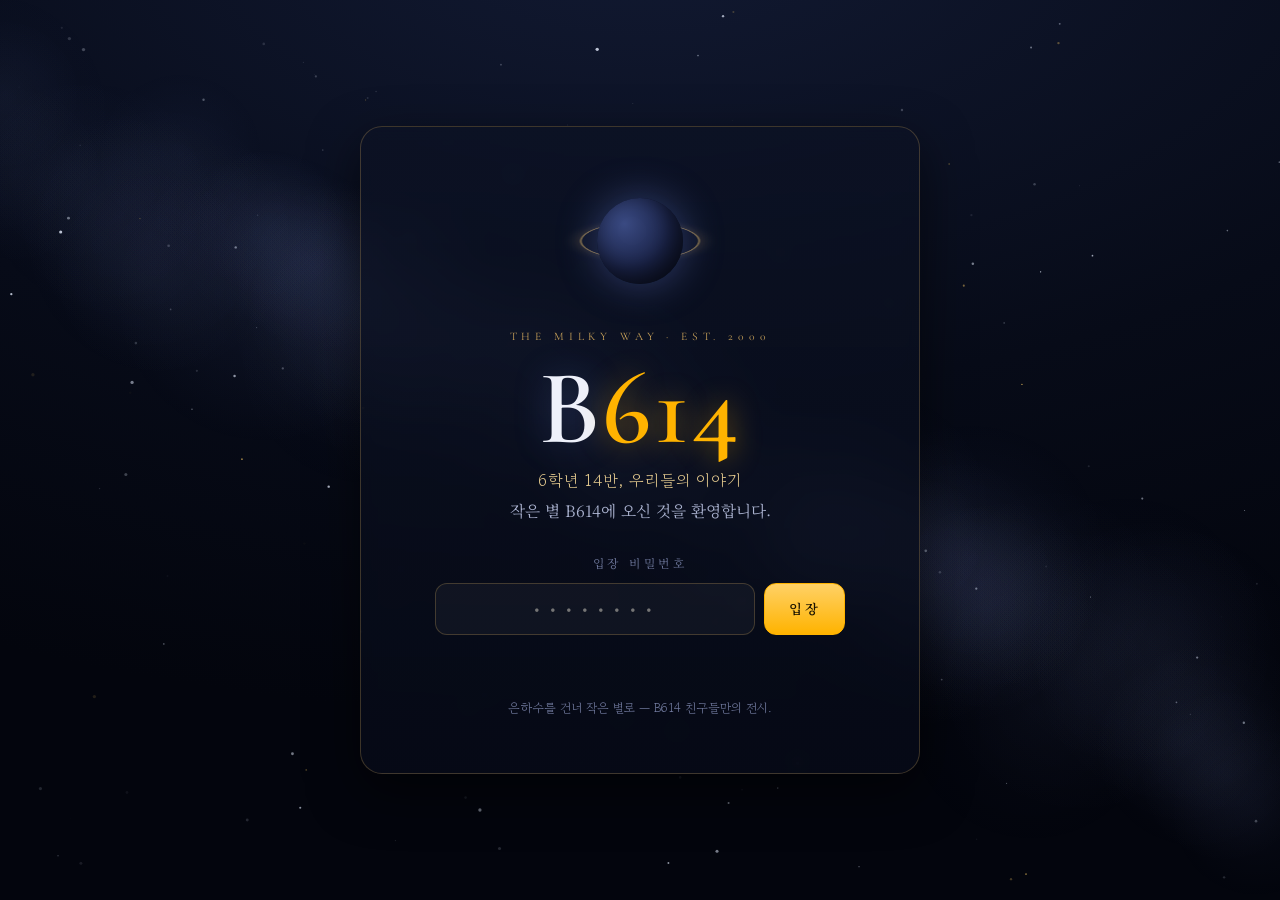
==== commit 9931fd47: "브리지 상영관을 실제 영화관 사진 배경 디자인으로 교체 (사진 속 스크린에 필름 재생)" ====
--- a/bridge.html
+++ b/bridge.html
@@ -13,67 +13,50 @@
 </head>
 <body class="bridge-body">
   <main class="cinema" id="cinema" aria-label="B614 상영관">
-    <!-- 벽 조명 -->
-    <span class="sconce sconce-l" aria-hidden="true"></span>
-    <span class="sconce sconce-r" aria-hidden="true"></span>
+    <!-- 실제 영화관 사진을 배경으로, 사진 속 스크린 위치에 영상 재생 -->
+    <div class="cinema-photo">
+      <div class="screen" id="screen">
+        <!-- 로딩 -->
+        <div class="reel-loader" id="reelLoader">
+          <div class="reel-spin" aria-hidden="true"></div>
+          <p>필름을 거는 중…</p>
+        </div>
 
-    <!-- 무대 -->
-    <div class="stage">
-      <div class="curtain curtain-l" aria-hidden="true"></div>
-      <div class="curtain curtain-r" aria-hidden="true"></div>
+        <!-- 카운트다운 리더 -->
+        <div class="leader hidden" id="leader" aria-hidden="true">
+          <div class="leader-sweep"></div>
+          <div class="leader-cross"></div>
+          <div class="leader-ring"></div>
+          <span class="leader-num" id="leaderNum">5</span>
+        </div>
 
-      <div class="screen-frame">
-        <div class="screen" id="screen">
-          <!-- 로딩 -->
-          <div class="reel-loader" id="reelLoader">
-            <div class="reel-spin" aria-hidden="true"></div>
-            <p>필름을 거는 중…</p>
-          </div>
+        <!-- 타이틀 카드 -->
+        <div class="film-card hidden" id="titleCard">
+          <p class="fc-kicker">B614 PICTURES 上映</p>
+          <h1 class="fc-title">B614</h1>
+          <p class="fc-sub">The Milky Way</p>
+          <p class="fc-line">6학년 14반, 우리들의 이야기</p>
+        </div>
 
-          <!-- 카운트다운 리더 -->
-          <div class="leader hidden" id="leader" aria-hidden="true">
-            <div class="leader-sweep"></div>
-            <div class="leader-cross"></div>
-            <div class="leader-ring"></div>
-            <span class="leader-num" id="leaderNum">5</span>
-          </div>
+        <!-- 사진 몽타주 -->
+        <div class="montage hidden" id="montage">
+          <img class="montage-img" id="imgA" alt="" />
+          <img class="montage-img" id="imgB" alt="" />
+          <span class="montage-year" id="montageYear"></span>
+        </div>
 
-          <!-- 타이틀 카드 -->
-          <div class="film-card hidden" id="titleCard">
-            <p class="fc-kicker">B614 PICTURES 上映</p>
-            <h1 class="fc-title">B614</h1>
-            <p class="fc-sub">The Milky Way</p>
-            <p class="fc-line">6학년 14반, 우리들의 이야기</p>
-          </div>
+        <!-- 종료 카드 -->
+        <div class="film-card hidden" id="endCard">
+          <p class="fc-line">곧, 우리들의 이야기로</p>
+          <h2 class="fc-end">입장합니다</h2>
+        </div>
 
-          <!-- 사진 몽타주 -->
-          <div class="montage hidden" id="montage">
-            <img class="montage-img" id="imgA" alt="" />
-            <img class="montage-img" id="imgB" alt="" />
-            <span class="montage-year" id="montageYear"></span>
-          </div>
-
-          <!-- 종료 카드 -->
-          <div class="film-card hidden" id="endCard">
-            <p class="fc-line">곧, 우리들의 이야기로</p>
-            <h2 class="fc-end">입장합니다</h2>
-          </div>
-
-          <!-- 필름 질감 오버레이 -->
-          <div class="grain" aria-hidden="true"></div>
-          <div class="vignette" aria-hidden="true"></div>
-          <div class="gate-flicker" aria-hidden="true"></div>
-        </div>
+        <!-- 필름 질감 오버레이 -->
+        <div class="grain" aria-hidden="true"></div>
+        <div class="vignette" aria-hidden="true"></div>
+        <div class="gate-flicker" aria-hidden="true"></div>
       </div>
-
-      <div class="stage-glow" aria-hidden="true"></div>
     </div>
-
-    <!-- 영사 광선 -->
-    <div class="beam" aria-hidden="true"><span class="dust"></span></div>
-
-    <!-- 객석 -->
-    <div class="seating" id="seating" aria-hidden="true"></div>
 
     <button class="skip-btn" id="skipBtn" type="button">건너뛰기 ▸</button>
   </main>
--- a/css/style.css
+++ b/css/style.css
@@ -208,7 +208,16 @@
 .door-cta{margin-top:.9rem;color:var(--gold-soft);font-size:.82rem;letter-spacing:.15em}
 .door:hover .door-cta{color:var(--kodak-soft)}
 
-.lobby-foot{text-align:center;margin-top:3.5rem}
+.lobby-foot{text-align:center;margin-top:3.5rem;display:flex;flex-direction:column;align-items:center;gap:1.4rem}
+.quiz-cta{
+  display:inline-block;font-family:var(--display);letter-spacing:.06em;
+  font-size:1.05rem;color:#1a1300;text-decoration:none;
+  background:linear-gradient(180deg, var(--kodak,#ffce4d), var(--gold,#c9a25a));
+  border:1px solid var(--gold,#c9a25a);border-radius:999px;
+  padding:.85em 1.8em;box-shadow:0 10px 30px rgba(201,162,90,.28);
+  transition:.3s cubic-bezier(.2,.7,.2,1);
+}
+.quiz-cta:hover{transform:translateY(-3px) scale(1.03);box-shadow:0 16px 40px rgba(255,206,77,.4)}
 
 /* ============================================================
    전시실
@@ -397,22 +406,30 @@
 }
 .lb-imgs{
   position:relative;
-  flex:0 0 auto;width:52%;max-width:620px;min-width:300px;height:86vh;overflow:hidden;
-  display:flex;flex-direction:column;gap:1rem;justify-content:center;align-items:center;
-}
-.lb-zoom{
-  position:absolute;inset:0;z-index:6;display:none;
-  align-items:center;justify-content:center;background:rgba(3,5,13,.97);
-}
-.lb-zoom.show{display:flex;animation:fade .2s}
-.lb-zoom img{
-  max-width:100%;max-height:86vh;width:auto;height:auto;
-  border:8px solid #1a1426;border-radius:3px;box-shadow:0 20px 50px rgba(0,0,0,.6);
-}
-.lb-imgs > img{
-  max-height:var(--ih,74vh);max-width:100%;width:auto;height:auto;
-  border:8px solid #1a1426;border-radius:3px;
-  box-shadow:0 20px 50px rgba(0,0,0,.6);background:#0a0c14;
+  flex:0 0 auto;width:52%;max-width:640px;min-width:300px;height:86vh;overflow:hidden;
+  display:flex;justify-content:center;align-items:center;
+}
+/* 한 장씩 원본 비율로 크게 — 위/아래 회전(순환) */
+.lb-photo{
+  position:absolute;max-width:100%;max-height:84vh;width:auto;height:auto;
+  border:8px solid #1a1426;border-radius:3px;box-shadow:0 20px 50px rgba(0,0,0,.6);background:#0a0c14;
+  opacity:0;will-change:opacity,transform;
+  transition:opacity .5s ease, transform .55s cubic-bezier(.2,.7,.2,1);
+}
+.lb-photo.active{opacity:1}
+.lb-rot{
+  position:absolute;left:50%;transform:translateX(-50%);z-index:5;
+  width:46px;height:46px;border-radius:50%;cursor:pointer;
+  font-size:1.2rem;line-height:1;color:var(--ink);
+  background:rgba(10,12,22,.6);border:1px solid var(--line);backdrop-filter:blur(4px);transition:.25s;
+}
+.lb-rot:hover{background:var(--kodak);color:#1a1300;border-color:var(--kodak)}
+.lb-rot.up{top:.8rem}
+.lb-rot.down{bottom:.8rem}
+.lb-photo-idx{
+  position:absolute;right:.9rem;bottom:.9rem;z-index:5;
+  font-family:var(--display);font-size:.85rem;letter-spacing:.1em;color:var(--ink-dim);
+  background:rgba(10,12,22,.55);border:1px solid var(--line);border-radius:999px;padding:.2em .75em;
 }
 .lb-imgs .ph-fallback{
   width:min(40vw,420px);aspect-ratio:4/3;display:flex;align-items:center;justify-content:center;
@@ -466,7 +483,8 @@
    ============================================================ */
 @media (max-width:760px){
   .lb-stage{flex-direction:column;align-items:center;overflow-y:auto}
-  .lb-imgs{width:100%;max-width:100%;min-width:0;height:auto;max-height:none}
+  .lb-imgs{width:100%;max-width:100%;min-width:0;height:48vh}
+  .lb-photo{max-height:46vh}
   .lb-info{max-width:100%;max-height:none;text-align:center}
   .lb-info.has-more::after{display:none}
 }
--- a/css/bridge.css
+++ b/css/bridge.css
@@ -1,123 +1,34 @@
 /* ============================================================
-   B614 상영관 (브리지) — 영화관 인테리어
+   B614 상영관 (브리지) — 실제 영화관 사진 배경 + 스크린에 영상
    ============================================================ */
-.bridge-body{
-  margin:0;background:#03040a;color:var(--ink,#eae6df);
-  overflow:hidden;height:100vh;
-}
+.bridge-body{margin:0;background:#000;color:var(--ink,#eae6df);overflow:hidden;height:100vh}
 .cinema{
-  position:fixed;inset:0;overflow:hidden;
-  background:
-    radial-gradient(140% 90% at 50% 8%, #15182a 0%, #0a0c18 38%, #05060e 70%, #03040a 100%);
+  position:fixed;inset:0;overflow:hidden;background:#000;
+  display:flex;align-items:center;justify-content:center;
 }
 .cinema.fade-out{animation:cinema-out 1s forwards}
 @keyframes cinema-out{to{opacity:0}}
 
-/* 벽 조명(스콘스) */
-.sconce{
-  position:absolute;top:30%;width:14vw;height:46vh;z-index:1;pointer-events:none;filter:blur(34px);
-  background:radial-gradient(closest-side, rgba(255,176,92,.22), transparent 70%);
-}
-.sconce-l{left:-4vw}
-.sconce-r{right:-4vw}
-
-/* ---------- 무대 ---------- */
-.stage{
-  position:absolute;top:0;left:0;right:0;height:76vh;z-index:3;
-  display:flex;align-items:center;justify-content:center;
+/* 영화관 사진 (이미지 비율 유지, 화면에 맞춰 레터박스) */
+.cinema-photo{
+  position:relative;aspect-ratio:1200/506;
+  width:min(100vw, calc(100vh * 2.372));
+  background:#000 url("../assets/bridge/cinema.jpg") center/cover no-repeat;
 }
 
-/* 양옆 측면 드레이프(차분한 영화관 톤) */
-.curtain{
-  position:absolute;top:0;bottom:0;width:15vw;z-index:4;pointer-events:none;
-  background-image:repeating-linear-gradient(90deg,
-    #15060a 0, #240a0f 13px, #0e0407 27px, #15060a 42px);
-  background-size:48px 100%;
-  box-shadow:inset 0 0 80px rgba(0,0,0,.75);
-}
-.curtain-l{left:0;border-right:1px solid rgba(0,0,0,.4);
-  -webkit-mask:linear-gradient(90deg,#000 60%,transparent);mask:linear-gradient(90deg,#000 60%,transparent)}
-.curtain-r{right:0;border-left:1px solid rgba(0,0,0,.4);
-  -webkit-mask:linear-gradient(270deg,#000 60%,transparent);mask:linear-gradient(270deg,#000 60%,transparent)}
-
-/* 스크린 프레임 — 시네마 블랙 마스킹 */
-.screen-frame{
-  position:relative;z-index:3;margin-top:3vh;
-  padding:10px;border-radius:3px;
-  background:#050506;
-  box-shadow:
-    0 0 0 2px #1c1c24,
-    0 0 0 24px #050506,
-    0 0 0 25px rgba(255,255,255,.03),
-    0 36px 110px rgba(0,0,0,.85);
-}
+/* 사진 속 스크린 위치에 정확히 영상 올리기 */
 .screen{
-  position:relative;overflow:hidden;
-  width:min(72vw,1180px);aspect-ratio:16/9;
-  background:#000;border-radius:2px;
-  box-shadow:
-    inset 0 0 60px rgba(0,0,0,.7),
-    0 0 140px 38px rgba(188,204,255,.22);
+  position:absolute;left:34.5%;top:29.4%;width:32.6%;height:44.8%;
+  overflow:hidden;background:#000;
+  box-shadow:0 0 36px 6px rgba(150,170,255,.22);
 }
 .screen .hidden{opacity:0!important;visibility:hidden!important;pointer-events:none}
 
-/* 스크린 빛이 무대로 번지는 효과 */
-.stage-glow{
-  position:absolute;top:6vh;left:50%;transform:translateX(-50%);
-  width:74vw;height:58vh;z-index:2;pointer-events:none;filter:blur(40px);
-  background:radial-gradient(closest-side, rgba(182,200,255,.17), transparent 72%);
-  animation:glow-flick 5s steps(30) infinite;
-}
-@keyframes glow-flick{0%,100%{opacity:.8}50%{opacity:1}43%{opacity:.66}}
-
-/* ---------- 영사 광선 ---------- */
-.beam{
-  position:absolute;bottom:6vh;left:50%;transform:translateX(-50%);
-  width:64vw;height:62vh;z-index:5;pointer-events:none;
-  background:linear-gradient(to top, rgba(220,228,255,.10), rgba(220,228,255,.02) 60%, transparent);
-  clip-path:polygon(40% 100%, 60% 100%, 86% 0, 14% 0);
-  filter:blur(3px);opacity:.55;mix-blend-mode:screen;
-  animation:beam-flick 5s steps(40) infinite;
-}
-@keyframes beam-flick{0%,100%{opacity:.5}50%{opacity:.66}43%{opacity:.42}}
-.beam .dust{position:absolute;inset:0;opacity:.5;
-  background-image:radial-gradient(1px 1px at 20% 30%, #fff, transparent),
-    radial-gradient(1px 1px at 60% 60%, #fff, transparent),
-    radial-gradient(1px 1px at 80% 20%, #fff, transparent),
-    radial-gradient(1px 1px at 40% 80%, #fff, transparent);
-  animation:dust 6s linear infinite}
-@keyframes dust{from{transform:translateY(0)}to{transform:translateY(-30px)}}
-
-/* ---------- 객석 ---------- */
-.seating{
-  position:absolute;left:0;right:0;bottom:0;height:34vh;z-index:7;pointer-events:none;
-  display:flex;flex-direction:column;justify-content:flex-end;align-items:center;overflow:hidden;
-  background:linear-gradient(to top, #000 26%, rgba(0,0,0,.55) 62%, transparent);
-}
-.seating::before{ /* 중앙 통로 바닥 조명 */
-  content:"";position:absolute;left:50%;bottom:0;transform:translateX(-50%);
-  width:18%;height:80%;pointer-events:none;
-  background:linear-gradient(to top, rgba(255,196,120,.10), transparent 70%);
-  filter:blur(8px);
-}
-.seat-row{display:flex;justify-content:center;align-items:flex-end;width:120%}
-.seat{
-  position:relative;flex:0 0 auto;
-  background:linear-gradient(180deg,#0d0f18,#04050a);
-  border-radius:40% 40% 10px 10px / 60% 60% 10px 10px;
-  box-shadow:inset 0 3px 0 rgba(150,170,230,.10), 0 -2px 8px rgba(0,0,0,.5);
-}
-.seat::after{ /* 머리 받침 */
-  content:"";position:absolute;left:50%;top:-30%;transform:translateX(-50%);
-  width:54%;height:42%;background:linear-gradient(180deg,#10131f,#06070d);
-  border-radius:50% 50% 30% 30%;box-shadow:inset 0 2px 0 rgba(150,170,230,.10);
-}
-
-/* ---------- 건너뛰기 ---------- */
+/* 건너뛰기 */
 .skip-btn{
   position:absolute;right:1.6rem;bottom:1.4rem;z-index:12;
   font-family:var(--display,serif);letter-spacing:.18em;font-size:.95rem;
-  color:var(--ink-dim,#c9c3b6);background:rgba(10,10,16,.55);
+  color:var(--ink-dim,#c9c3b6);background:rgba(10,10,16,.6);
   border:1px solid rgba(255,255,255,.18);border-radius:999px;
   padding:.6em 1.4em;cursor:pointer;transition:.3s;backdrop-filter:blur(4px);
 }
@@ -126,15 +37,14 @@
 /* ============================================================
    스크린 내부 콘텐츠 (영상)
    ============================================================ */
-/* 로딩 */
 .reel-loader{
   position:absolute;inset:0;display:flex;flex-direction:column;
-  align-items:center;justify-content:center;gap:1.2rem;
+  align-items:center;justify-content:center;gap:.8rem;
   color:var(--ink-dim,#b9b3a7);font-family:var(--batang,serif);letter-spacing:.1em;
-  transition:opacity .5s;
+  font-size:clamp(.7rem,1.6vw,1rem);transition:opacity .5s;
 }
 .reel-spin{
-  width:64px;height:64px;border-radius:50%;
+  width:clamp(34px,4vw,56px);aspect-ratio:1;border-radius:50%;
   border:3px solid rgba(201,162,90,.25);border-top-color:var(--gold,#c9a25a);
   animation:spin 1s linear infinite;
 }
@@ -157,21 +67,21 @@
 @keyframes sweep{to{transform:rotate(360deg)}}
 .leader-num{
   font-family:var(--display,serif);font-weight:800;
-  font-size:clamp(5rem,16vw,12rem);color:#e9e4d6;text-shadow:0 0 30px rgba(0,0,0,.6);
+  font-size:clamp(3rem,9vw,7rem);color:#e9e4d6;text-shadow:0 0 30px rgba(0,0,0,.6);
 }
 
 /* 필름 카드(타이틀/종료) */
 .film-card{
   position:absolute;inset:0;display:flex;flex-direction:column;
-  align-items:center;justify-content:center;gap:.4rem;text-align:center;
+  align-items:center;justify-content:center;gap:.2rem;text-align:center;
   background:radial-gradient(circle at 50% 40%, #141a2e, #05060c 80%);
-  transition:opacity .8s;padding:1rem;
+  transition:opacity .8s;padding:.6rem;
 }
-.fc-kicker{font-family:var(--display,serif);color:var(--gold,#c9a25a);letter-spacing:.4em;font-size:clamp(.7rem,1.6vw,.95rem)}
-.fc-title{font-family:var(--display,serif);font-weight:800;font-size:clamp(3.4rem,12vw,8rem);line-height:.95;color:#f1ecdf;margin:.3rem 0 0}
-.fc-sub{font-family:var(--serif,'Cormorant Garamond',serif);font-style:italic;font-size:clamp(1.4rem,4vw,2.6rem);color:var(--gold-soft,#d8b877);letter-spacing:.06em}
-.fc-line{font-family:var(--batang,serif);color:var(--ink-dim,#cfc9bd);font-size:clamp(1.05rem,2.6vw,1.5rem);letter-spacing:.05em;margin-top:.8rem}
-.fc-end{font-family:var(--display,serif);font-weight:800;font-size:clamp(2.2rem,7vw,4rem);color:#f1ecdf;margin:.3rem 0 0}
+.fc-kicker{font-family:var(--display,serif);color:var(--gold,#c9a25a);letter-spacing:.35em;font-size:clamp(.5rem,1.2vw,.85rem)}
+.fc-title{font-family:var(--display,serif);font-weight:800;font-size:clamp(2.2rem,7vw,5rem);line-height:.95;color:#f1ecdf;margin:.2rem 0 0}
+.fc-sub{font-family:var(--serif,'Cormorant Garamond',serif);font-style:italic;font-size:clamp(1rem,2.6vw,2rem);color:var(--gold-soft,#d8b877);letter-spacing:.06em}
+.fc-line{font-family:var(--batang,serif);color:var(--ink-dim,#cfc9bd);font-size:clamp(.8rem,1.8vw,1.2rem);letter-spacing:.05em;margin-top:.5rem}
+.fc-end{font-family:var(--display,serif);font-weight:800;font-size:clamp(1.6rem,4.5vw,3rem);color:#f1ecdf;margin:.2rem 0 0}
 
 /* 사진 몽타주 */
 .montage{position:absolute;inset:0;background:#000}
@@ -180,14 +90,13 @@
   opacity:0;transition:opacity .55s ease;filter:sepia(.14) contrast(1.08) brightness(1);
 }
 .montage-img.show{opacity:1}
-/* 켄번스 확대 제거 — 화면을 정지된 영화 프레임처럼 고정 표시 */
 .montage-img.kb{transform:none}
 .montage-year{
   position:absolute;left:4%;bottom:5%;z-index:3;
-  font-family:var(--display,serif);font-weight:800;letter-spacing:.18em;
-  font-size:clamp(1.5rem,4.4vw,2.8rem);color:#f4efe2;
+  font-family:var(--display,serif);font-weight:800;letter-spacing:.16em;
+  font-size:clamp(1rem,3vw,2.2rem);color:#f4efe2;
   text-shadow:0 2px 14px rgba(0,0,0,.9);
-  padding-left:.7rem;border-left:3px solid var(--kodak,#ffce4d);line-height:1;
+  padding-left:.5rem;border-left:3px solid var(--kodak,#ffce4d);line-height:1;
   opacity:0;transition:opacity .4s;
 }
 .montage-year.show{opacity:.95}
@@ -200,18 +109,11 @@
 }
 @keyframes grain-move{0%{transform:translate(0,0)}33%{transform:translate(-3%,2%)}66%{transform:translate(2%,-2%)}100%{transform:translate(0,0)}}
 .vignette{position:absolute;inset:0;z-index:4;pointer-events:none;
-  background:radial-gradient(120% 120% at 50% 50%, transparent 55%, rgba(0,0,0,.6))}
+  background:radial-gradient(120% 120% at 50% 50%, transparent 58%, rgba(0,0,0,.5))}
 .gate-flicker{position:absolute;inset:0;z-index:4;pointer-events:none;background:#000;opacity:0;
   animation:flick 7s steps(60) infinite}
 @keyframes flick{0%,100%{opacity:0}2%{opacity:.10}4%{opacity:0}71%{opacity:.07}73%{opacity:0}}
 
-@media (max-width:680px){
-  .screen{width:88vw}
-  .curtain{width:14vw}
-  .beam{display:none}
-  .seating{height:22vh}
-  .skip-btn{right:1rem;bottom:1rem;font-size:.85rem}
+@media (prefers-reduced-motion:reduce){
+  .grain,.gate-flicker,.montage-img.kb{animation:none!important}
 }
-@media (prefers-reduced-motion:reduce){
-  .grain,.gate-flicker,.beam,.stage-glow,.montage-img.kb,.dust{animation:none!important}
-}
